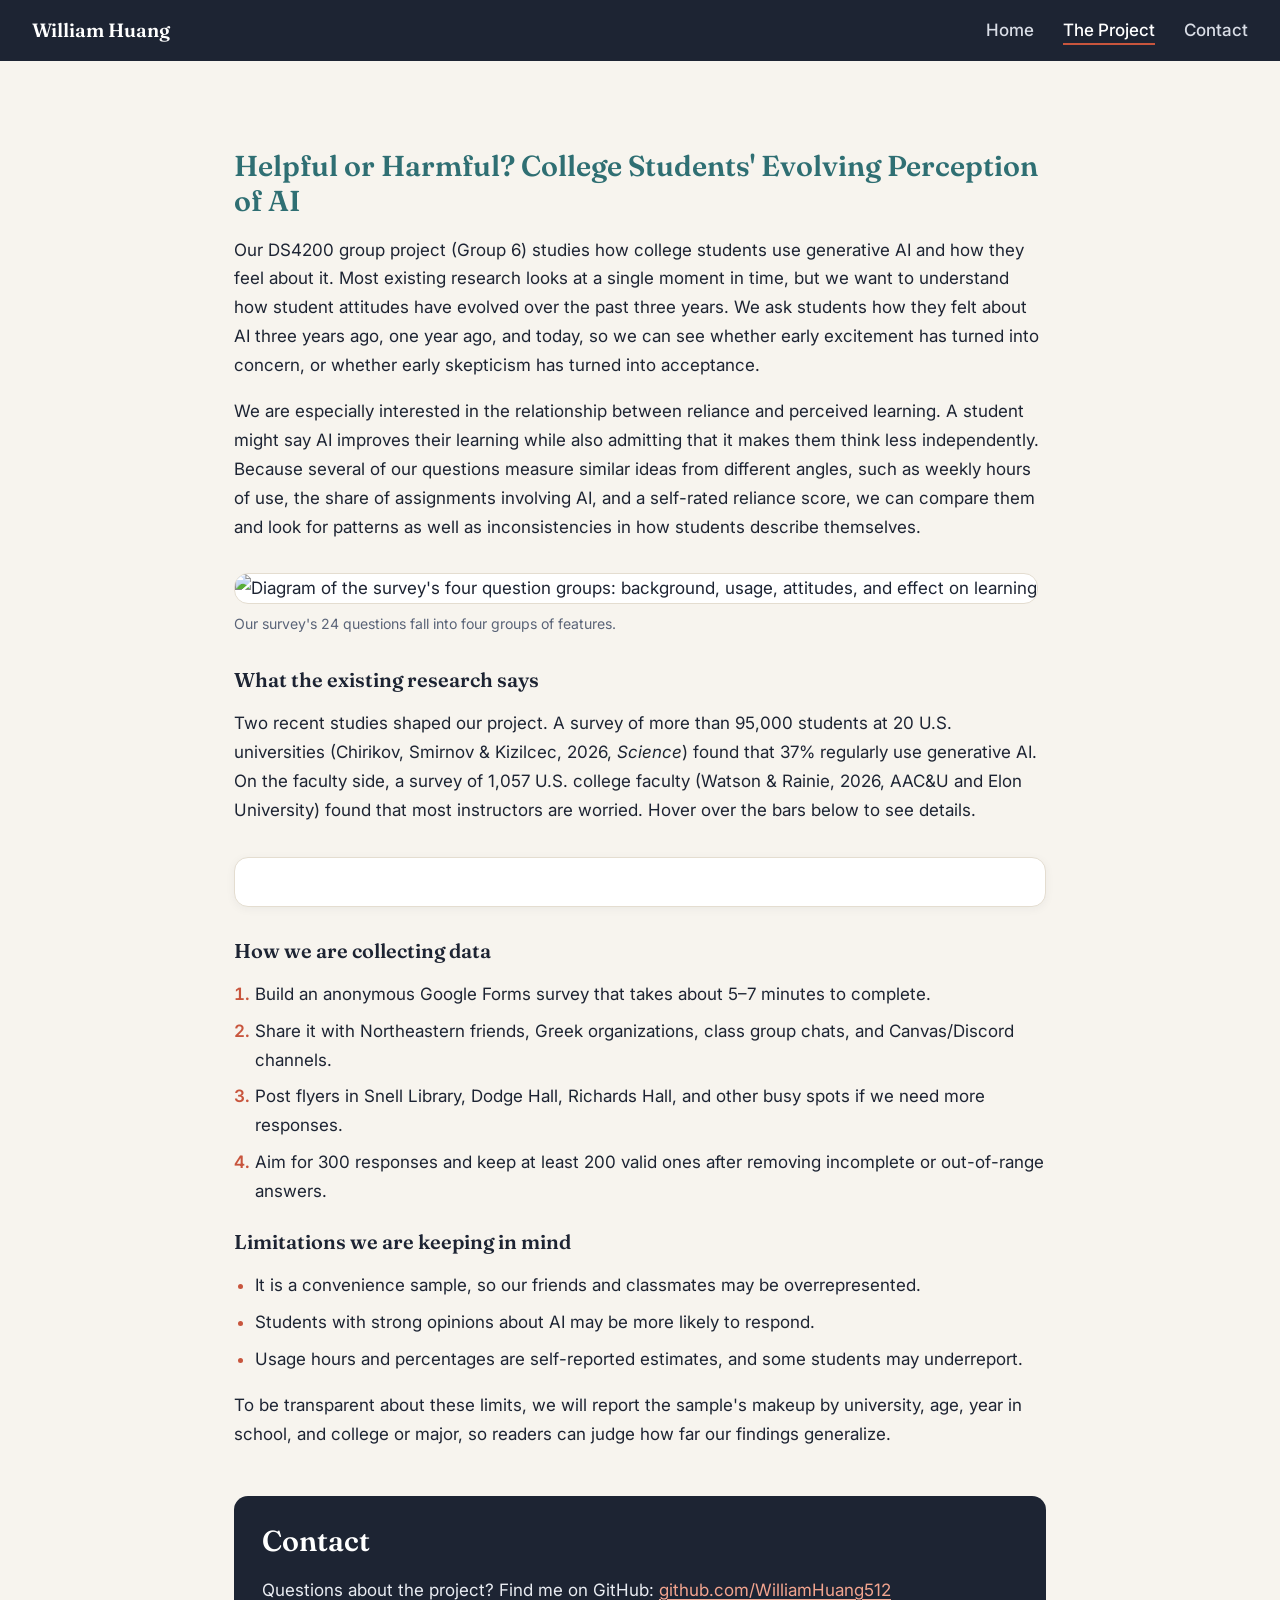
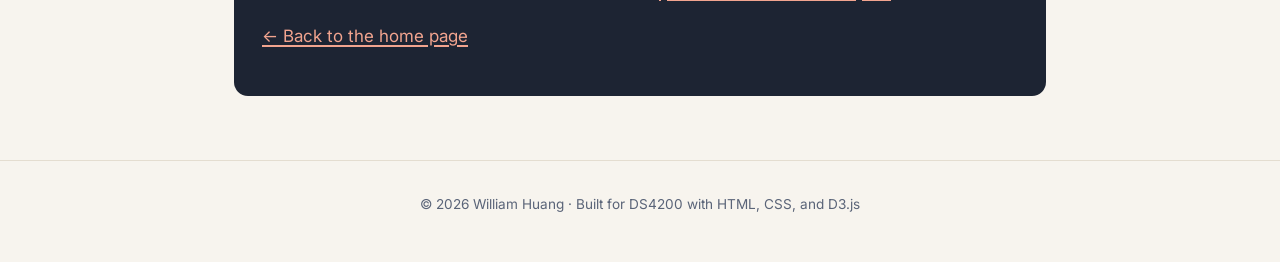
==== project.html @ 6f98b15e "Add files via upload" ====
<!DOCTYPE html>
<html lang="en">
<head>
  <meta charset="UTF-8">
  <meta name="viewport" content="width=device-width, initial-scale=1.0">
  <title>The Project | Helpful or Harmful?</title>
  <link rel="stylesheet" href="style.css">
  <script src="https://d3js.org/d3.v7.min.js"></script>
</head>
<body>
  <header class="site-header">
    <a class="brand" href="index.html">William Huang</a>
    <nav>
      <a href="index.html">Home</a>
      <a href="project.html" class="active">The Project</a>
      <a href="#contact">Contact</a>
    </nav>
  </header>

  <main>
    <h2>Helpful or Harmful? College Students' Evolving Perception of AI</h2>
    <p>Our DS4200 group project (Group 6) studies how college students use generative AI and how they feel about it. Most existing research looks at a single moment in time, but we want to understand how student attitudes have evolved over the past three years. We ask students how they felt about AI three years ago, one year ago, and today, so we can see whether early excitement has turned into concern, or whether early skepticism has turned into acceptance.</p>
    <p>We are especially interested in the relationship between reliance and perceived learning. A student might say AI improves their learning while also admitting that it makes them think less independently. Because several of our questions measure similar ideas from different angles, such as weekly hours of use, the share of assignments involving AI, and a self-rated reliance score, we can compare them and look for patterns as well as inconsistencies in how students describe themselves.</p>

    <figure>
      <img src="images/survey.svg" alt="Diagram of the survey's four question groups: background, usage, attitudes, and effect on learning">
      <figcaption>Our survey's 24 questions fall into four groups of features.</figcaption>
    </figure>

    <h3>What the existing research says</h3>
    <p>Two recent studies shaped our project. A survey of more than 95,000 students at 20 U.S. universities (Chirikov, Smirnov &amp; Kizilcec, 2026, <em>Science</em>) found that 37% regularly use generative AI. On the faculty side, a survey of 1,057 U.S. college faculty (Watson &amp; Rainie, 2026, AAC&amp;U and Elon University) found that most instructors are worried. Hover over the bars below to see details.</p>

    <div class="card">
      <div id="chart"></div>
    </div>

    <h3>How we are collecting data</h3>
    <ol class="styled">
      <li>Build an anonymous Google Forms survey that takes about 5–7 minutes to complete.</li>
      <li>Share it with Northeastern friends, Greek organizations, class group chats, and Canvas/Discord channels.</li>
      <li>Post flyers in Snell Library, Dodge Hall, Richards Hall, and other busy spots if we need more responses.</li>
      <li>Aim for 300 responses and keep at least 200 valid ones after removing incomplete or out-of-range answers.</li>
    </ol>

    <h3>Limitations we are keeping in mind</h3>
    <ul class="styled">
      <li>It is a convenience sample, so our friends and classmates may be overrepresented.</li>
      <li>Students with strong opinions about AI may be more likely to respond.</li>
      <li>Usage hours and percentages are self-reported estimates, and some students may underreport.</li>
    </ul>
    <p>To be transparent about these limits, we will report the sample's makeup by university, age, year in school, and college or major, so readers can judge how far our findings generalize.</p>

    <section class="contact" id="contact">
      <h2>Contact</h2>
      <p>Questions about the project? Find me on GitHub: <a href="https://github.com/WilliamHuang512" target="_blank" rel="noopener">github.com/WilliamHuang512</a></p>
      <p><a href="index.html">← Back to the home page</a></p>
    </section>
  </main>

  <footer>© 2026 William Huang · Built for DS4200 with HTML, CSS, and D3.js</footer>
  <div class="tooltip" id="tooltip"></div>
  <script src="js/chart.js"></script>
</body>
</html>
---- style.css ----
@import url('https://fonts.googleapis.com/css2?family=Fraunces:opsz,wght@9..144,600;9..144,800&family=Inter:wght@400;500;600&display=swap');

:root {
  --ink: #1d2433;
  --muted: #5a6478;
  --paper: #f7f4ee;
  --card: #ffffff;
  --accent: #c8553d;
  --accent-dark: #9e3f2b;
  --teal: #2f6f73;
  --line: #e4ddd0;
}

* { box-sizing: border-box; }

body {
  margin: 0;
  font-family: 'Inter', system-ui, sans-serif;
  font-size: 17px;
  line-height: 1.7;
  color: var(--ink);
  background: var(--paper);
}

h1, h2, h3 { font-family: 'Fraunces', Georgia, serif; line-height: 1.2; }
h1 { font-size: 3rem; font-weight: 800; margin: 0 0 0.5rem; }
h2 { font-size: 1.8rem; font-weight: 600; margin: 2.5rem 0 0.75rem; color: var(--teal); }
h3 { font-size: 1.25rem; font-weight: 600; margin: 1.5rem 0 0.5rem; }

a { color: var(--accent); text-decoration-thickness: 2px; text-underline-offset: 3px; }
a:hover { color: var(--accent-dark); }

/* Header & navigation */
.site-header {
  position: sticky; top: 0; z-index: 10;
  background: var(--ink);
  padding: 0.9rem 2rem;
  display: flex; justify-content: space-between; align-items: center;
}
.site-header .brand { color: #fff; font-family: 'Fraunces', serif; font-weight: 600; font-size: 1.2rem; text-decoration: none; }
.site-header nav a {
  color: #d9dde6; text-decoration: none; margin-left: 1.5rem; font-weight: 500;
  padding-bottom: 3px; border-bottom: 2px solid transparent;
}
.site-header nav a:hover, .site-header nav a.active { color: #fff; border-bottom-color: var(--accent); }

/* Layout */
main { max-width: 860px; margin: 0 auto; padding: 3rem 1.5rem 4rem; }

.hero { display: grid; grid-template-columns: 1.3fr 1fr; gap: 2.5rem; align-items: center; margin-bottom: 1rem; }
.hero .kicker { text-transform: uppercase; letter-spacing: 0.12em; font-size: 0.8rem; font-weight: 600; color: var(--accent); }
.hero img, figure img { width: 100%; border-radius: 14px; border: 1px solid var(--line); background: var(--card); }

figure { margin: 2rem 0; }
figcaption { font-size: 0.88rem; color: var(--muted); margin-top: 0.5rem; }

.card {
  background: var(--card); border: 1px solid var(--line); border-radius: 14px;
  padding: 1.5rem 1.75rem; margin: 2rem 0;
  box-shadow: 0 2px 10px rgba(29, 36, 51, 0.05);
}

ul.styled, ol.styled { padding-left: 1.3rem; }
ul.styled li, ol.styled li { margin-bottom: 0.5rem; }
ul.styled li::marker, ol.styled li::marker { color: var(--accent); font-weight: 600; }

.button {
  display: inline-block; background: var(--accent); color: #fff; text-decoration: none;
  padding: 0.65rem 1.3rem; border-radius: 999px; font-weight: 600; margin-top: 0.5rem;
}
.button:hover { background: var(--accent-dark); color: #fff; }

/* D3 chart */
#chart svg { width: 100%; height: auto; display: block; }
#chart .bar { fill: var(--teal); }
#chart .bar.faculty { fill: var(--accent); }
#chart .bar:hover { opacity: 0.8; }
#chart .label { font-size: 13px; fill: var(--ink); font-family: 'Inter', sans-serif; }
#chart .value { font-size: 13px; font-weight: 600; fill: #fff; font-family: 'Inter', sans-serif; }
.tooltip {
  position: absolute; pointer-events: none; background: var(--ink); color: #fff;
  font-size: 0.82rem; padding: 0.45rem 0.7rem; border-radius: 6px; opacity: 0; max-width: 260px;
}

/* Contact & footer */
.contact { background: var(--ink); color: #e9ecf2; border-radius: 14px; padding: 1.75rem; margin-top: 3rem; }
.contact h2 { color: #fff; margin-top: 0; }
.contact a { color: #f2a48f; }
footer { text-align: center; color: var(--muted); font-size: 0.85rem; padding: 2rem 1rem; border-top: 1px solid var(--line); }

@media (max-width: 700px) {
  h1 { font-size: 2.2rem; }
  .hero { grid-template-columns: 1fr; }
  .site-header { flex-direction: column; gap: 0.4rem; }
  .site-header nav a { margin: 0 0.75rem; }
}
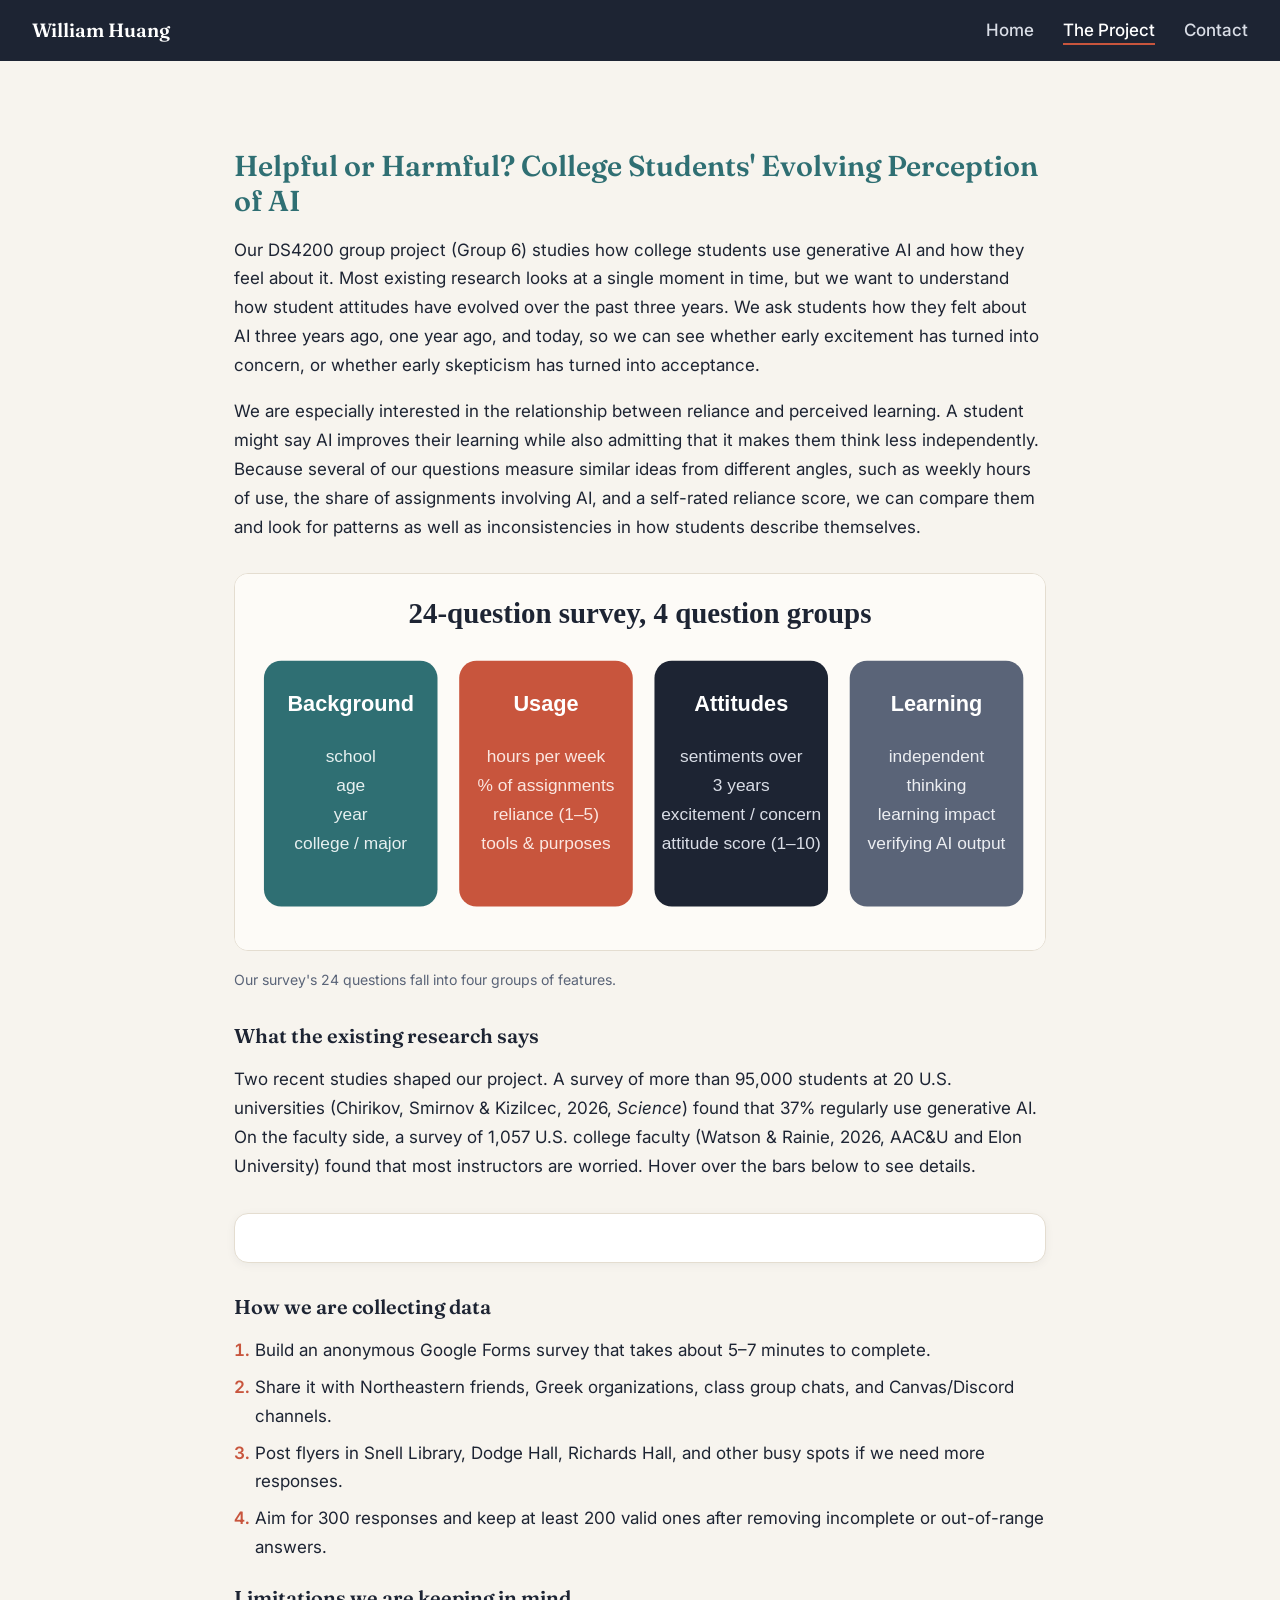
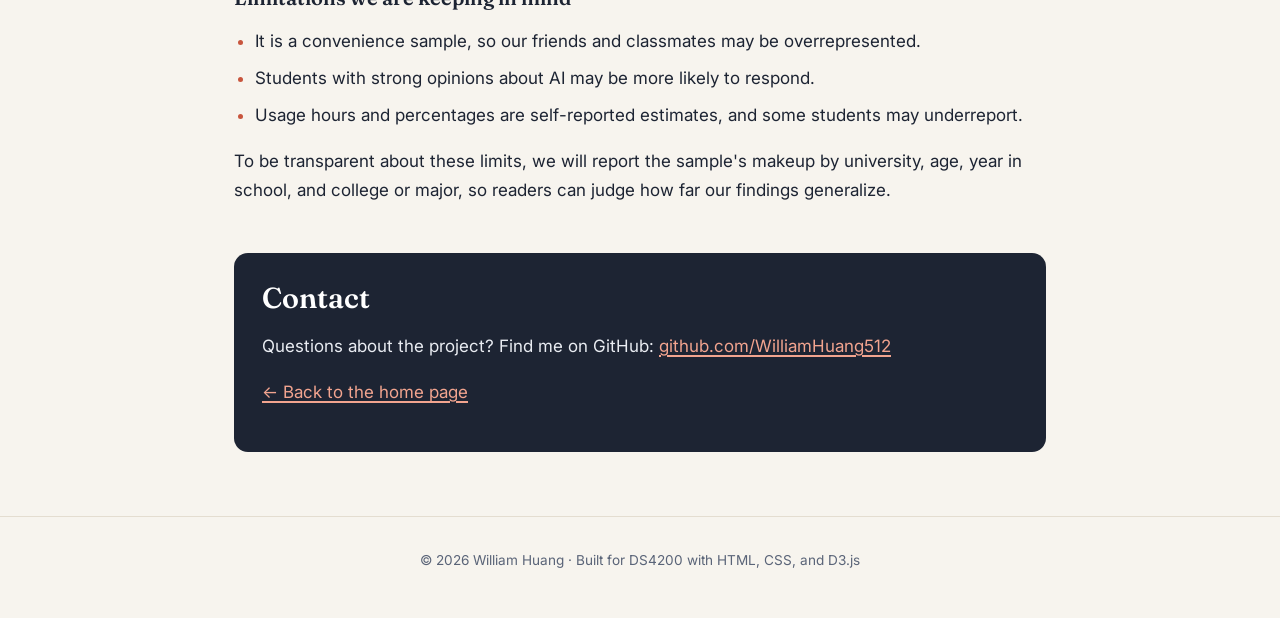
==== commit 9697e37a: "Add files via upload" ====
--- a/project.html
+++ b/project.html
@@ -23,7 +23,7 @@
     <p>We are especially interested in the relationship between reliance and perceived learning. A student might say AI improves their learning while also admitting that it makes them think less independently. Because several of our questions measure similar ideas from different angles, such as weekly hours of use, the share of assignments involving AI, and a self-rated reliance score, we can compare them and look for patterns as well as inconsistencies in how students describe themselves.</p>
 
     <figure>
-      <img src="images/survey.svg" alt="Diagram of the survey's four question groups: background, usage, attitudes, and effect on learning">
+      <img src="survey.svg" alt="Diagram of the survey's four question groups: background, usage, attitudes, and effect on learning">
       <figcaption>Our survey's 24 questions fall into four groups of features.</figcaption>
     </figure>
 
@@ -59,6 +59,6 @@
 
   <footer>© 2026 William Huang · Built for DS4200 with HTML, CSS, and D3.js</footer>
   <div class="tooltip" id="tooltip"></div>
-  <script src="js/chart.js"></script>
+  <script src="chart.js"></script>
 </body>
 </html>
